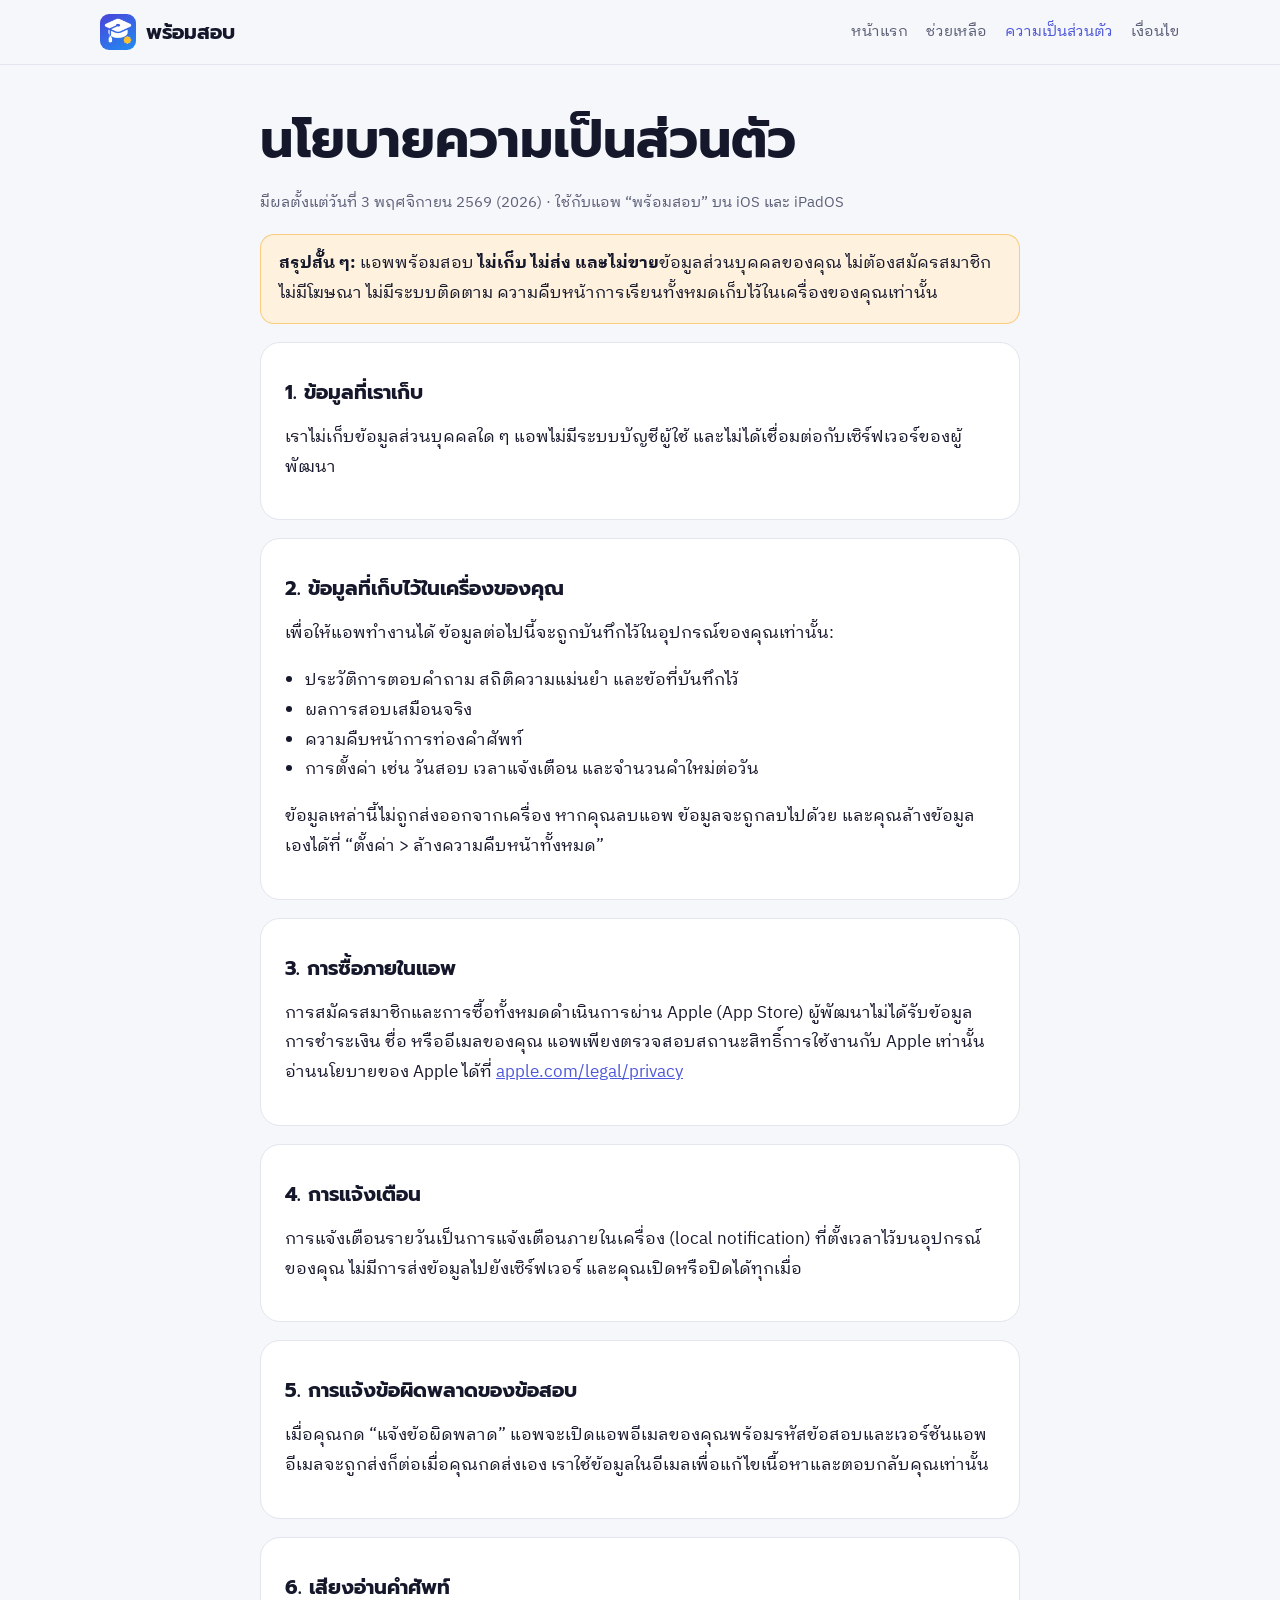
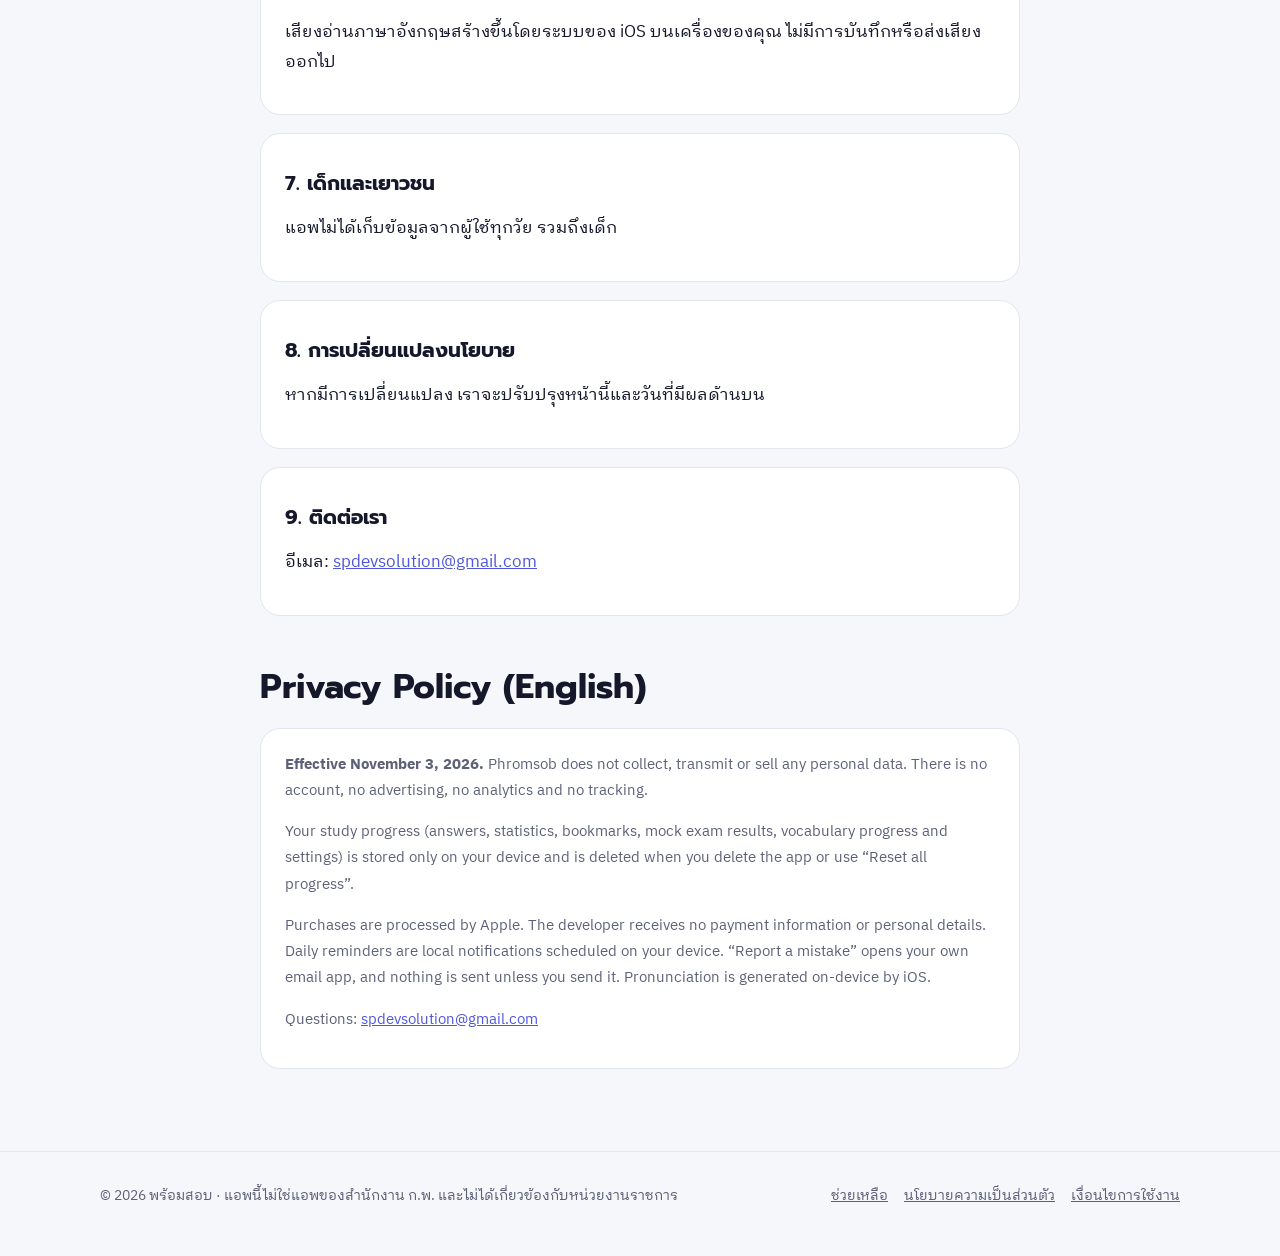
==== privacy.html @ 5f1dcb73 "Add files via upload" ====
<!doctype html>
<html lang="th">
<head>
  <meta charset="utf-8">
  <meta name="viewport" content="width=device-width, initial-scale=1">
  <title>นโยบายความเป็นส่วนตัว – พร้อมสอบ</title>
  <meta name="description" content="นโยบายความเป็นส่วนตัวของแอพพร้อมสอบ: ไม่เก็บข้อมูลส่วนบุคคล ความคืบหน้าทั้งหมดเก็บไว้ในเครื่องของผู้ใช้">
  <link rel="icon" href="assets/icon.png">
  <link rel="preconnect" href="https://fonts.googleapis.com">
  <link rel="preconnect" href="https://fonts.gstatic.com" crossorigin>
  <link href="https://fonts.googleapis.com/css2?family=IBM+Plex+Sans+Thai+Looped:wght@400;500;600&family=Prompt:wght@600;700&display=swap" rel="stylesheet">
  <link rel="stylesheet" href="assets/style.css">
</head>
<body>
  <header class="site-header">
    <div class="wrap">
      <a class="brand" href="./"><img src="assets/icon.png" alt=""><span class="brand-name">พร้อมสอบ</span></a>
      <nav class="nav" aria-label="เมนูหลัก">
        <a href="./">หน้าแรก</a>
        <a href="support.html">ช่วยเหลือ</a>
        <a href="privacy.html" aria-current="page">ความเป็นส่วนตัว</a>
        <a href="terms.html">เงื่อนไข</a>
      </nav>
    </div>
  </header>

  <main class="doc narrow">
    <h1>นโยบายความเป็นส่วนตัว</h1>
    <p class="meta">มีผลตั้งแต่วันที่ 3 พฤศจิกายน 2569 (2026) · ใช้กับแอพ “พร้อมสอบ” บน iOS และ iPadOS</p>

    <div class="notice"><strong>สรุปสั้น ๆ:</strong> แอพพร้อมสอบ <strong>ไม่เก็บ ไม่ส่ง และไม่ขาย</strong>ข้อมูลส่วนบุคคลของคุณ ไม่ต้องสมัครสมาชิก ไม่มีโฆษณา ไม่มีระบบติดตาม ความคืบหน้าการเรียนทั้งหมดเก็บไว้ในเครื่องของคุณเท่านั้น</div>

    <section>
      <h3>1. ข้อมูลที่เราเก็บ</h3>
      <p>เราไม่เก็บข้อมูลส่วนบุคคลใด ๆ แอพไม่มีระบบบัญชีผู้ใช้ และไม่ได้เชื่อมต่อกับเซิร์ฟเวอร์ของผู้พัฒนา</p>
    </section>

    <section>
      <h3>2. ข้อมูลที่เก็บไว้ในเครื่องของคุณ</h3>
      <p>เพื่อให้แอพทำงานได้ ข้อมูลต่อไปนี้จะถูกบันทึกไว้ในอุปกรณ์ของคุณเท่านั้น:</p>
      <ul>
        <li>ประวัติการตอบคำถาม สถิติความแม่นยำ และข้อที่บันทึกไว้</li>
        <li>ผลการสอบเสมือนจริง</li>
        <li>ความคืบหน้าการท่องคำศัพท์</li>
        <li>การตั้งค่า เช่น วันสอบ เวลาแจ้งเตือน และจำนวนคำใหม่ต่อวัน</li>
      </ul>
      <p>ข้อมูลเหล่านี้ไม่ถูกส่งออกจากเครื่อง หากคุณลบแอพ ข้อมูลจะถูกลบไปด้วย และคุณล้างข้อมูลเองได้ที่ “ตั้งค่า &gt; ล้างความคืบหน้าทั้งหมด”</p>
    </section>

    <section>
      <h3>3. การซื้อภายในแอพ</h3>
      <p>การสมัครสมาชิกและการซื้อทั้งหมดดำเนินการผ่าน Apple (App Store) ผู้พัฒนาไม่ได้รับข้อมูลการชำระเงิน ชื่อ หรืออีเมลของคุณ แอพเพียงตรวจสอบสถานะสิทธิ์การใช้งานกับ Apple เท่านั้น อ่านนโยบายของ Apple ได้ที่ <a href="https://www.apple.com/legal/privacy/">apple.com/legal/privacy</a></p>
    </section>

    <section>
      <h3>4. การแจ้งเตือน</h3>
      <p>การแจ้งเตือนรายวันเป็นการแจ้งเตือนภายในเครื่อง (local notification) ที่ตั้งเวลาไว้บนอุปกรณ์ของคุณ ไม่มีการส่งข้อมูลไปยังเซิร์ฟเวอร์ และคุณเปิดหรือปิดได้ทุกเมื่อ</p>
    </section>

    <section>
      <h3>5. การแจ้งข้อผิดพลาดของข้อสอบ</h3>
      <p>เมื่อคุณกด “แจ้งข้อผิดพลาด” แอพจะเปิดแอพอีเมลของคุณพร้อมรหัสข้อสอบและเวอร์ชันแอพ อีเมลจะถูกส่งก็ต่อเมื่อคุณกดส่งเอง เราใช้ข้อมูลในอีเมลเพื่อแก้ไขเนื้อหาและตอบกลับคุณเท่านั้น</p>
    </section>

    <section>
      <h3>6. เสียงอ่านคำศัพท์</h3>
      <p>เสียงอ่านภาษาอังกฤษสร้างขึ้นโดยระบบของ iOS บนเครื่องของคุณ ไม่มีการบันทึกหรือส่งเสียงออกไป</p>
    </section>

    <section>
      <h3>7. เด็กและเยาวชน</h3>
      <p>แอพไม่ได้เก็บข้อมูลจากผู้ใช้ทุกวัย รวมถึงเด็ก</p>
    </section>

    <section>
      <h3>8. การเปลี่ยนแปลงนโยบาย</h3>
      <p>หากมีการเปลี่ยนแปลง เราจะปรับปรุงหน้านี้และวันที่มีผลด้านบน</p>
    </section>

    <section>
      <h3>9. ติดต่อเรา</h3>
      <p>อีเมล: <a href="mailto:spdevsolution@gmail.com">spdevsolution@gmail.com</a></p>
    </section>

    <h2>Privacy Policy (English)</h2>
    <section class="lang-en">
      <p><strong>Effective November 3, 2026.</strong> Phromsob does not collect, transmit or sell any personal data. There is no account, no advertising, no analytics and no tracking.</p>
      <p>Your study progress (answers, statistics, bookmarks, mock exam results, vocabulary progress and settings) is stored only on your device and is deleted when you delete the app or use “Reset all progress”.</p>
      <p>Purchases are processed by Apple. The developer receives no payment information or personal details. Daily reminders are local notifications scheduled on your device. “Report a mistake” opens your own email app, and nothing is sent unless you send it. Pronunciation is generated on-device by iOS.</p>
      <p>Questions: <a href="mailto:spdevsolution@gmail.com">spdevsolution@gmail.com</a></p>
    </section>
  </main>

  <footer class="site-footer">
    <div class="wrap">
      <div>© 2026 พร้อมสอบ · แอพนี้ไม่ใช่แอพของสำนักงาน ก.พ. และไม่ได้เกี่ยวข้องกับหน่วยงานราชการ</div>
      <nav aria-label="ลิงก์ท้ายหน้า"><a href="support.html">ช่วยเหลือ</a><a href="privacy.html">นโยบายความเป็นส่วนตัว</a><a href="terms.html">เงื่อนไขการใช้งาน</a></nav>
    </div>
  </footer>
</body>
</html>
---- assets/style.css ----
:root {
  --brand: #4e57d9;
  --brand-2: #2f8cf5;
  --bg: #f6f7fb;
  --surface: #ffffff;
  --text: #15172b;
  --muted: #5d6178;
  --line: #e3e5ef;
  --radius: 20px;
  --shadow: 0 10px 30px rgba(30, 35, 90, 0.08);
}

@media (prefers-color-scheme: dark) {
  :root:not([data-theme="light"]) {
    --bg: #0f1020;
    --surface: #1a1c33;
    --text: #eef0ff;
    --muted: #a6aac6;
    --line: #2c2f4d;
    --shadow: 0 10px 30px rgba(0, 0, 0, 0.35);
  }
}

* { box-sizing: border-box; }

html { -webkit-text-size-adjust: 100%; }

body {
  margin: 0;
  background: var(--bg);
  color: var(--text);
  font-family: "IBM Plex Sans Thai Looped", "Sarabun", system-ui, -apple-system, sans-serif;
  font-size: 17px;
  line-height: 1.75;
}

h1, h2, h3, .brand-name { font-family: "Prompt", "IBM Plex Sans Thai Looped", system-ui, sans-serif; line-height: 1.35; }
h1 { font-size: clamp(30px, 6vw, 52px); margin: 0 0 12px; }
h2 { font-size: clamp(24px, 4vw, 34px); margin: 48px 0 16px; }
h3 { font-size: 20px; margin: 28px 0 8px; }
a { color: var(--brand); }
img { max-width: 100%; display: block; }

.wrap { width: min(1080px, 100% - 32px); margin-inline: auto; }
.narrow { width: min(760px, 100% - 32px); margin-inline: auto; }

/* Header */
.site-header { position: sticky; top: 0; z-index: 10; backdrop-filter: saturate(1.4) blur(14px); background: color-mix(in srgb, var(--bg) 82%, transparent); border-bottom: 1px solid var(--line); }
.site-header .wrap { display: flex; align-items: center; justify-content: space-between; gap: 12px; height: 64px; }
.brand { display: flex; align-items: center; gap: 10px; text-decoration: none; color: var(--text); }
.brand img { width: 36px; height: 36px; border-radius: 9px; }
.brand-name { font-weight: 700; font-size: 20px; }
.nav { display: flex; gap: 18px; font-size: 15px; flex-wrap: wrap; }
.nav a { color: var(--muted); text-decoration: none; }
.nav a:hover, .nav a[aria-current="page"] { color: var(--brand); }

/* Hero */
.hero { background: linear-gradient(135deg, var(--brand), var(--brand-2)); color: #fff; padding: 64px 0 0; overflow: hidden; }
.hero .wrap { display: grid; grid-template-columns: 1.1fr 0.9fr; gap: 32px; align-items: end; }
.hero p.lead { font-size: 19px; opacity: 0.92; max-width: 34em; }
.hero .icon { width: 96px; height: 96px; border-radius: 22px; box-shadow: 0 12px 30px rgba(0, 0, 0, 0.25); margin-bottom: 20px; }
.hero .shot { justify-self: center; width: min(340px, 80vw); margin-bottom: -6px; border-radius: 28px 28px 0 0; box-shadow: 0 -10px 40px rgba(0, 0, 0, 0.25); }
.hero-copy { padding-bottom: 64px; }

.btn { display: inline-flex; align-items: center; gap: 8px; padding: 14px 24px; border-radius: 999px; font-weight: 600; text-decoration: none; font-size: 17px; }
.btn-light { background: #fff; color: var(--brand); }
.btn-outline { border: 1.5px solid rgba(255, 255, 255, 0.7); color: #fff; }
.btn-row { display: flex; gap: 12px; flex-wrap: wrap; margin-top: 24px; }
.badge-note { font-size: 13px; opacity: 0.8; margin-top: 10px; }

/* Cards & grids */
.grid { display: grid; gap: 16px; grid-template-columns: repeat(auto-fit, minmax(240px, 1fr)); }
.card { background: var(--surface); border: 1px solid var(--line); border-radius: var(--radius); padding: 22px; box-shadow: var(--shadow); }
.card h3 { margin-top: 8px; }
.card p { margin: 0; color: var(--muted); }
.emoji { font-size: 30px; }

.shots { display: flex; gap: 16px; overflow-x: auto; padding: 4px 4px 16px; scroll-snap-type: x mandatory; }
.shots img { width: 230px; flex: 0 0 auto; border-radius: 18px; scroll-snap-align: start; box-shadow: var(--shadow); }

.pricing .card { text-align: center; }
.price { font-family: "Prompt", sans-serif; font-size: 34px; font-weight: 700; color: var(--text); }
.pricing .highlight { border: 2px solid var(--brand); }
.tag { display: inline-block; background: color-mix(in srgb, var(--brand) 14%, transparent); color: var(--brand); padding: 2px 10px; border-radius: 999px; font-size: 13px; font-weight: 600; }

/* Docs pages */
.doc { padding: 40px 0 64px; }
.doc .meta { color: var(--muted); font-size: 15px; }
.doc section { background: var(--surface); border: 1px solid var(--line); border-radius: var(--radius); padding: 8px 24px 20px; margin: 18px 0; }
.doc ul { padding-left: 1.2em; }
.notice { background: color-mix(in srgb, #f59e0b 14%, var(--surface)); border: 1px solid color-mix(in srgb, #f59e0b 45%, transparent); border-radius: 14px; padding: 14px 18px; margin: 18px 0; }
details { background: var(--surface); border: 1px solid var(--line); border-radius: 14px; padding: 14px 18px; margin: 10px 0; }
details summary { cursor: pointer; font-weight: 600; }
details p { color: var(--muted); margin: 10px 0 0; }
.lang-en { color: var(--muted); font-size: 15px; }

.contact-box { text-align: center; padding: 32px 24px; }
.contact-box a.btn { background: var(--brand); color: #fff; }

/* Footer */
.site-footer { border-top: 1px solid var(--line); padding: 32px 0 48px; color: var(--muted); font-size: 14px; }
.site-footer .wrap { display: flex; flex-wrap: wrap; gap: 12px 24px; justify-content: space-between; }
.site-footer nav { display: flex; gap: 16px; flex-wrap: wrap; }
.site-footer a { color: var(--muted); }

@media (max-width: 760px) {
  .hero .wrap { grid-template-columns: 1fr; }
  .hero-copy { padding-bottom: 16px; }
  .nav { gap: 12px; font-size: 14px; }
  .site-header .wrap { height: auto; padding: 10px 0; flex-direction: column; align-items: flex-start; }
}
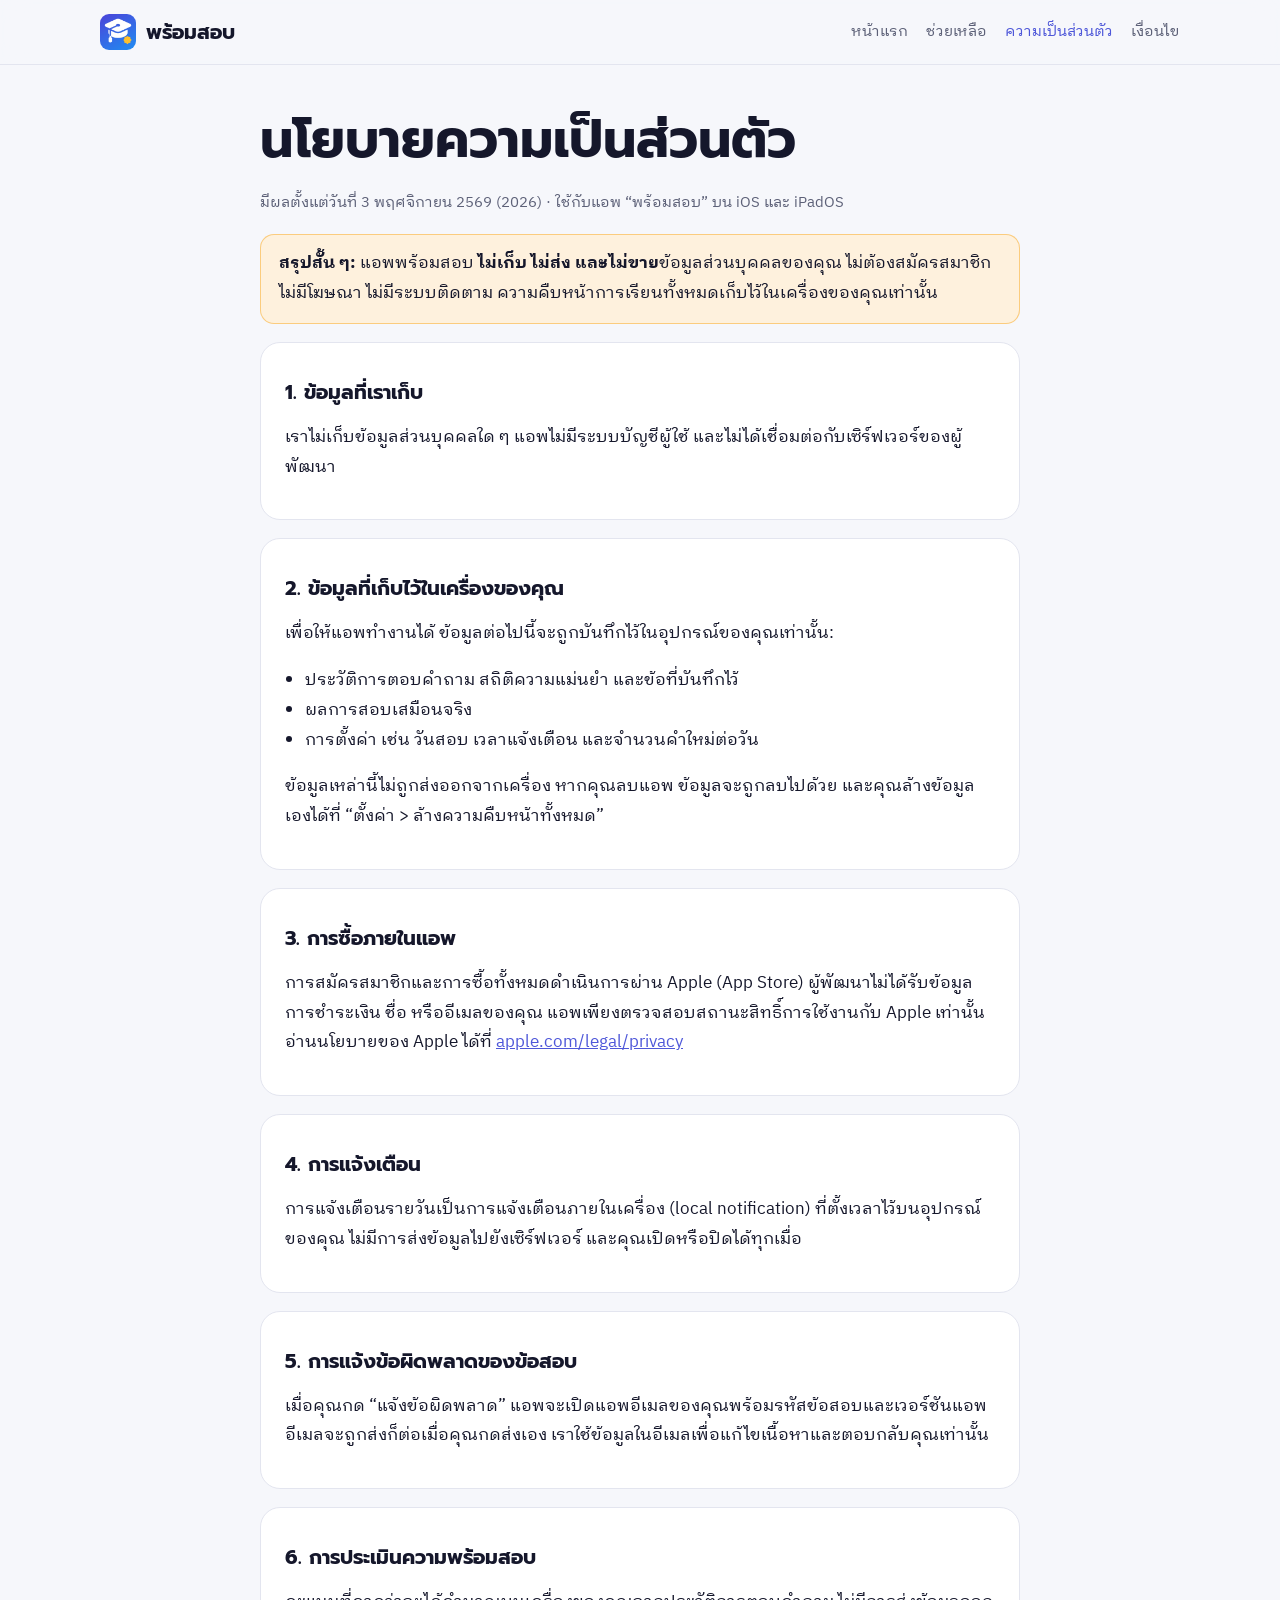
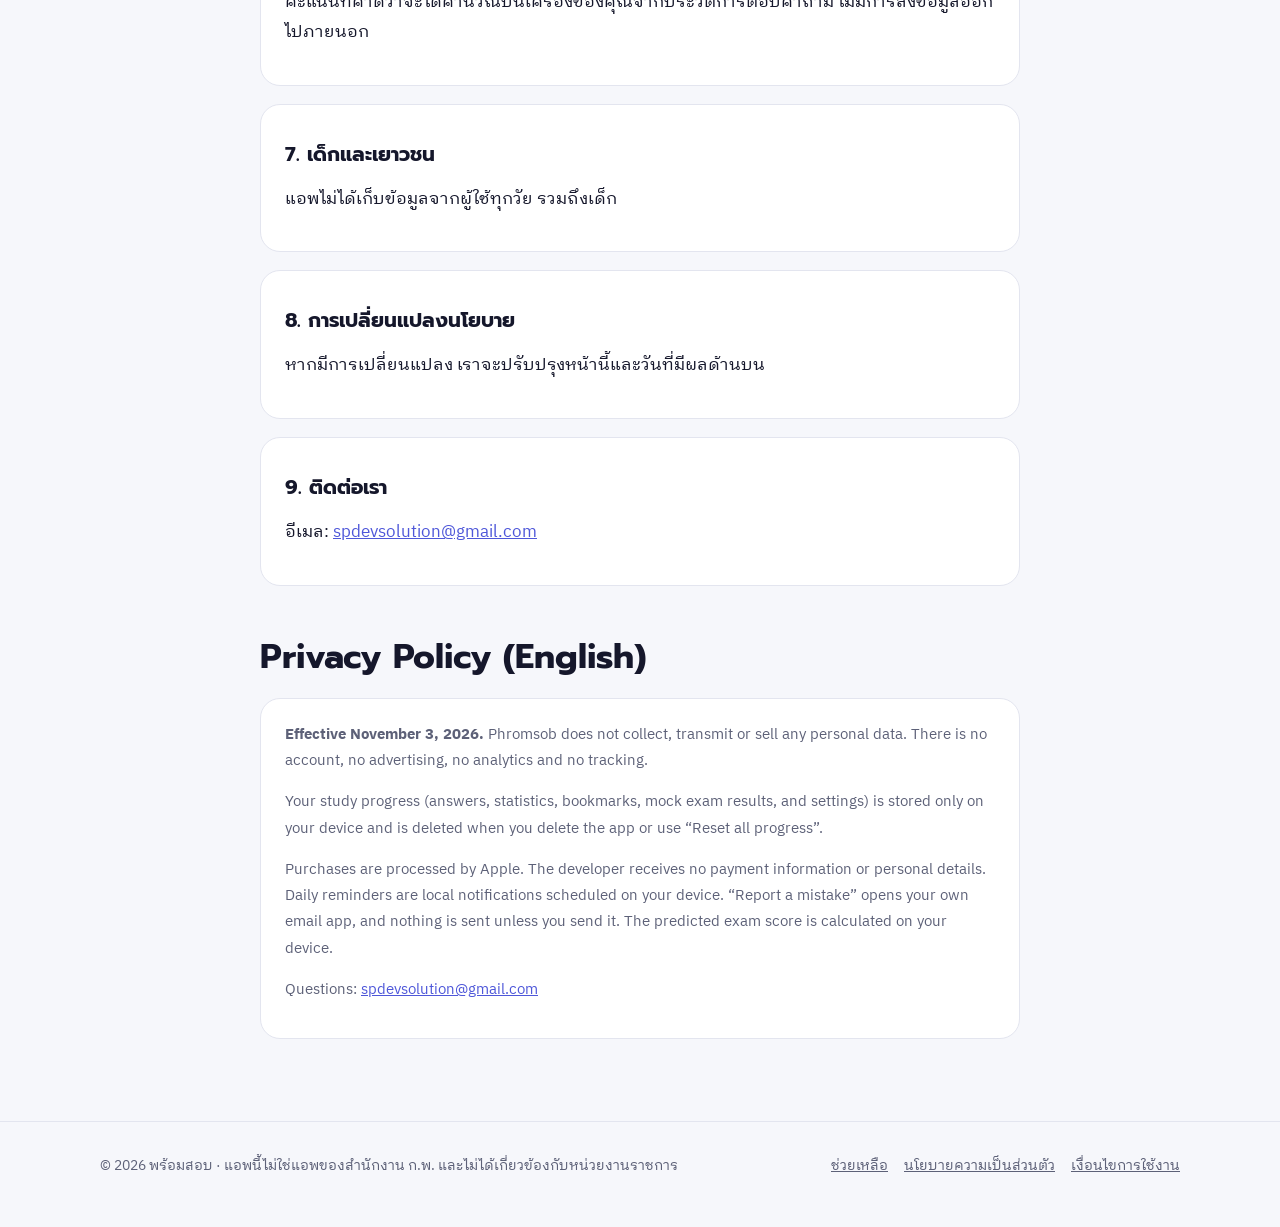
==== commit 9e510f8b: "Add files via upload" ====
--- a/privacy.html
+++ b/privacy.html
@@ -41,7 +41,6 @@
       <ul>
         <li>ประวัติการตอบคำถาม สถิติความแม่นยำ และข้อที่บันทึกไว้</li>
         <li>ผลการสอบเสมือนจริง</li>
-        <li>ความคืบหน้าการท่องคำศัพท์</li>
         <li>การตั้งค่า เช่น วันสอบ เวลาแจ้งเตือน และจำนวนคำใหม่ต่อวัน</li>
       </ul>
       <p>ข้อมูลเหล่านี้ไม่ถูกส่งออกจากเครื่อง หากคุณลบแอพ ข้อมูลจะถูกลบไปด้วย และคุณล้างข้อมูลเองได้ที่ “ตั้งค่า &gt; ล้างความคืบหน้าทั้งหมด”</p>
@@ -63,8 +62,8 @@
     </section>
 
     <section>
-      <h3>6. เสียงอ่านคำศัพท์</h3>
-      <p>เสียงอ่านภาษาอังกฤษสร้างขึ้นโดยระบบของ iOS บนเครื่องของคุณ ไม่มีการบันทึกหรือส่งเสียงออกไป</p>
+      <h3>6. การประเมินความพร้อมสอบ</h3>
+      <p>คะแนนที่คาดว่าจะได้คำนวณบนเครื่องของคุณจากประวัติการตอบคำถาม ไม่มีการส่งข้อมูลออกไปภายนอก</p>
     </section>
 
     <section>
@@ -85,8 +84,8 @@
     <h2>Privacy Policy (English)</h2>
     <section class="lang-en">
       <p><strong>Effective November 3, 2026.</strong> Phromsob does not collect, transmit or sell any personal data. There is no account, no advertising, no analytics and no tracking.</p>
-      <p>Your study progress (answers, statistics, bookmarks, mock exam results, vocabulary progress and settings) is stored only on your device and is deleted when you delete the app or use “Reset all progress”.</p>
-      <p>Purchases are processed by Apple. The developer receives no payment information or personal details. Daily reminders are local notifications scheduled on your device. “Report a mistake” opens your own email app, and nothing is sent unless you send it. Pronunciation is generated on-device by iOS.</p>
+      <p>Your study progress (answers, statistics, bookmarks, mock exam results, and settings) is stored only on your device and is deleted when you delete the app or use “Reset all progress”.</p>
+      <p>Purchases are processed by Apple. The developer receives no payment information or personal details. Daily reminders are local notifications scheduled on your device. “Report a mistake” opens your own email app, and nothing is sent unless you send it. The predicted exam score is calculated on your device.</p>
       <p>Questions: <a href="mailto:spdevsolution@gmail.com">spdevsolution@gmail.com</a></p>
     </section>
   </main>
